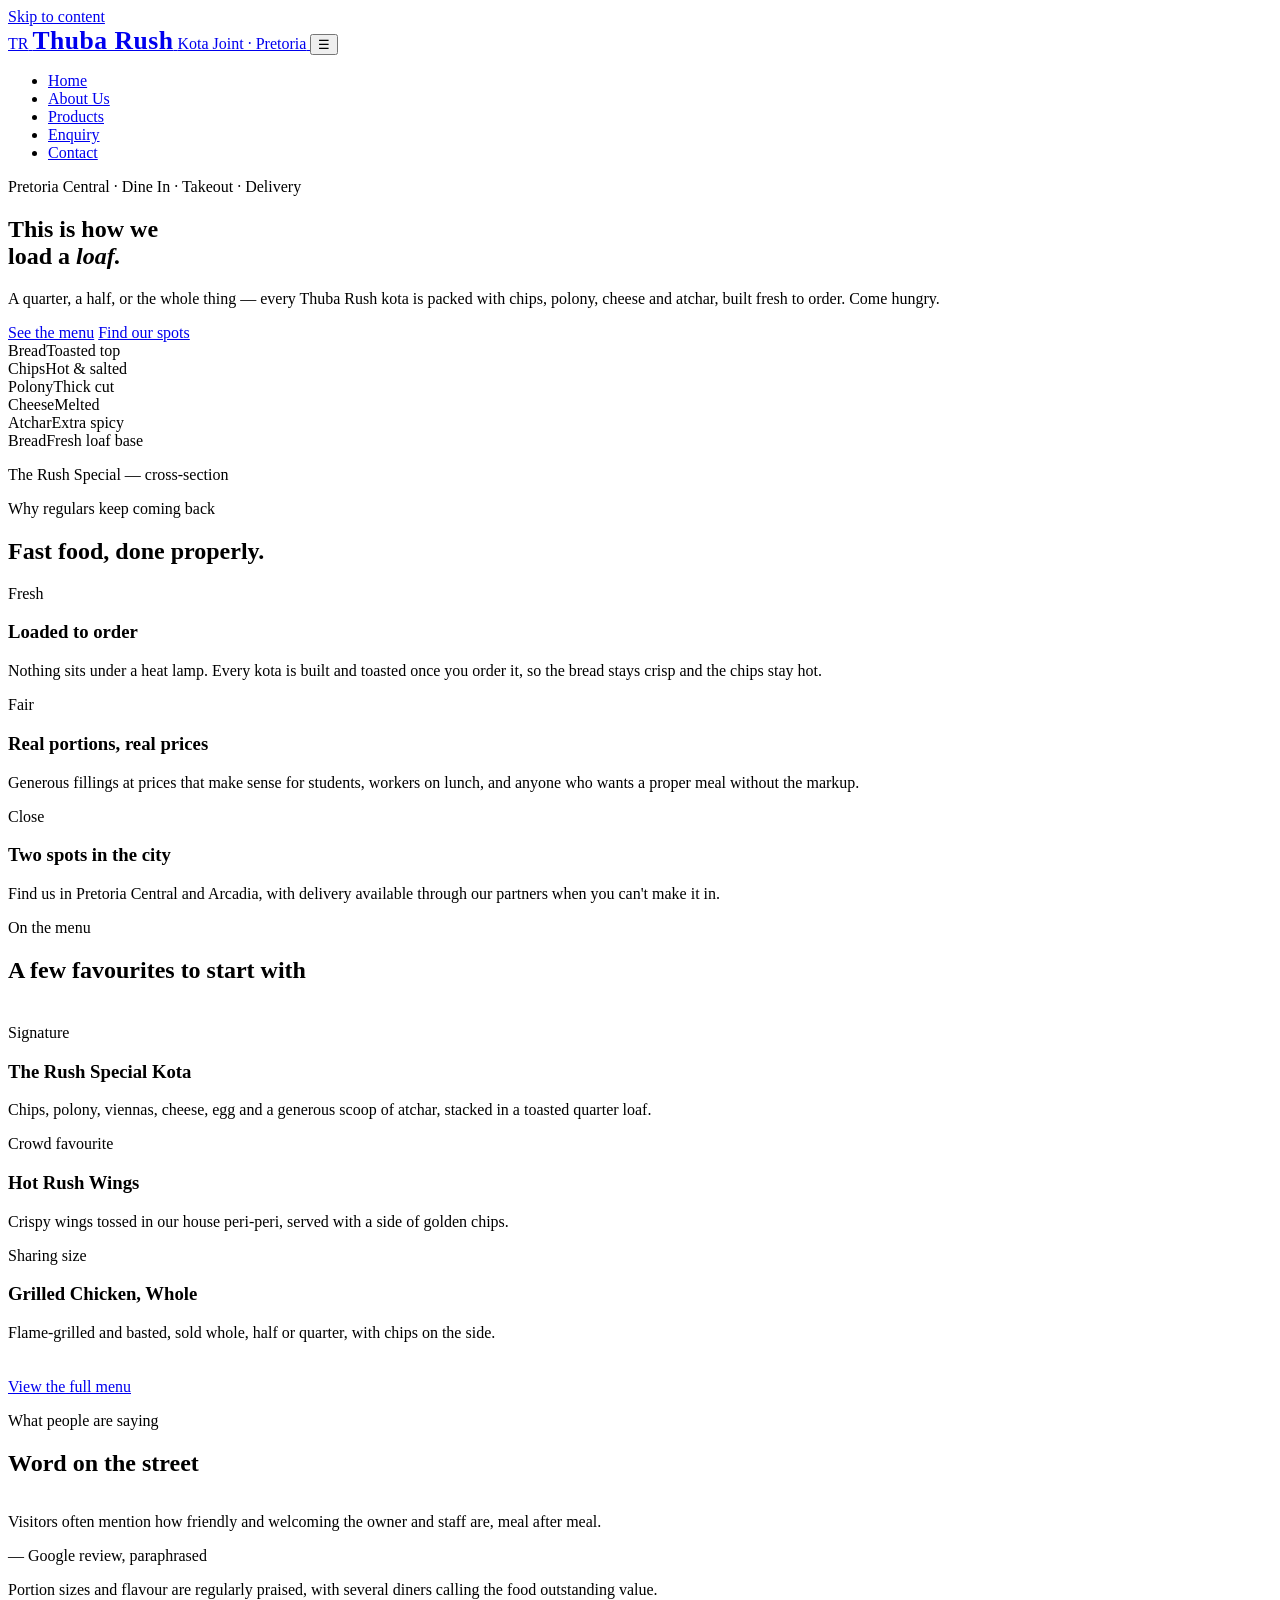
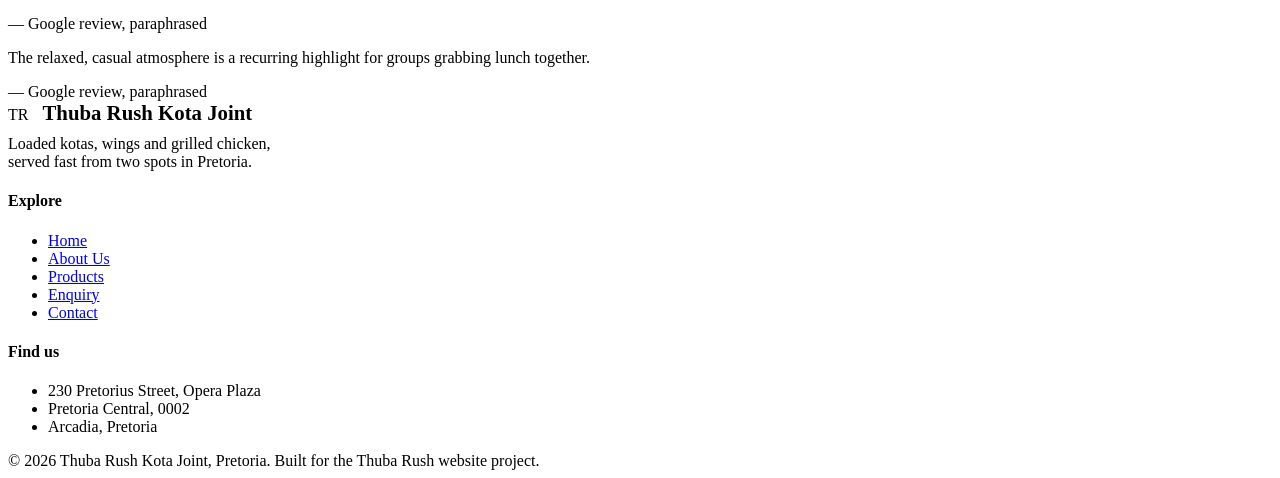
==== index.html @ 87cbe5dc "initial commit" ====
<!DOCTYPE html>
<html lang="en">
<head>
  <meta charset="UTF-8">
  <meta name="viewport" content="width=device-width, initial-scale=1.0">
  <title>Thuba Rush Kota Joint | Pretoria's Home of the Loaded Kota</title>
  <meta name="description" content="Thuba Rush Kota Joint serves loaded kotas, wings and grilled chicken from two spots in Pretoria. Dine in, take out, or order delivery.">
  <link rel="stylesheet" href="css/style.css">
</head>
<body>
  <a href="#main" class="skip-link">Skip to content</a>

  <!-- ===================== HEADER / NAVIGATION ===================== -->
  <header class="site-header">
    <nav class="nav wrap" aria-label="Primary">
      <a href="index.html" class="nav__brand">
        <span class="logo-mark" aria-hidden="true">TR</span>
        <span class="nav__brand-text">
          <strong style="font-weight:700; font-size:1.6rem; font-family:var(--font-display); letter-spacing:.02em;">Thuba Rush</strong>
          <span>Kota Joint · Pretoria</span>
        </span>
      </a>
      <button class="nav__toggle" aria-label="Open menu" aria-expanded="false">☰</button>
      <ul class="nav__links">
        <li><a href="index.html">Home</a></li>
        <li><a href="about.html">About Us</a></li>
        <li><a href="products.html">Products</a></li>
        <li><a href="enquiry.html">Enquiry</a></li>
        <li><a href="contact.html">Contact</a></li>
      </ul>
    </nav>
  </header>

  <main id="main">

    <!-- ===================== HERO ===================== -->
    <section class="hero">
      <div class="wrap">
        <div class="hero__content">
          <p class="eyebrow">Pretoria Central · Dine In · Takeout · Delivery</p>
          <h1>This is how we<br>load a <em>loaf.</em></h1>
          <p class="lede">A quarter, a half, or the whole thing — every Thuba Rush kota is packed with chips, polony, cheese and atchar, built fresh to order. Come hungry.</p>
          <div class="btn-row">
            <a href="products.html" class="btn btn--primary">See the menu</a>
            <a href="contact.html" class="btn btn--outline">Find our spots</a>
          </div>
        </div>

        <!-- Signature element: a layered kota cross-section, the one visual
             every visitor to this page should remember -->
        <div class="hero__visual" aria-hidden="true">
          <div class="kota-badge">
            <div class="kota-badge__stack">
              <div class="kota-badge__layer layer-crust"><span>Bread</span><span>Toasted top</span></div>
              <div class="kota-badge__layer layer-chips"><span>Chips</span><span>Hot & salted</span></div>
              <div class="kota-badge__layer layer-polony"><span>Polony</span><span>Thick cut</span></div>
              <div class="kota-badge__layer layer-cheese"><span>Cheese</span><span>Melted</span></div>
              <div class="kota-badge__layer layer-atchar"><span>Atchar</span><span>Extra spicy</span></div>
              <div class="kota-badge__layer layer-base"><span>Bread</span><span>Fresh loaf base</span></div>
            </div>
            <p class="kota-badge__caption">The Rush Special — cross-section</p>
          </div>
        </div>
      </div>
    </section>

    <!-- ===================== WHY THUBA RUSH ===================== -->
    <section class="section">
      <div class="wrap">
        <p class="eyebrow">Why regulars keep coming back</p>
        <h2 class="section__title">Fast food, done properly.</h2>
        <div class="card-grid card-grid--3">
          <div class="card">
            <p class="card__num">Fresh</p>
            <h3>Loaded to order</h3>
            <p>Nothing sits under a heat lamp. Every kota is built and toasted once you order it, so the bread stays crisp and the chips stay hot.</p>
          </div>
          <div class="card">
            <p class="card__num">Fair</p>
            <h3>Real portions, real prices</h3>
            <p>Generous fillings at prices that make sense for students, workers on lunch, and anyone who wants a proper meal without the markup.</p>
          </div>
          <div class="card">
            <p class="card__num">Close</p>
            <h3>Two spots in the city</h3>
            <p>Find us in Pretoria Central and Arcadia, with delivery available through our partners when you can't make it in.</p>
          </div>
        </div>
      </div>
    </section>

    <!-- ===================== FEATURED PRODUCTS TEASER ===================== -->
    <section class="section section--ink">
      <div class="wrap">
        <p class="eyebrow">On the menu</p>
        <h2 class="section__title" style="color:var(--paper)">A few favourites to start with</h2>
        <div class="card-grid card-grid--3" style="margin-top:40px;">
          <div class="card" style="background:var(--ink-soft); border-color:var(--gold); color:var(--paper);">
            <p class="card__num" style="color:var(--gold);">Signature</p>
            <h3>The Rush Special Kota</h3>
            <p>Chips, polony, viennas, cheese, egg and a generous scoop of atchar, stacked in a toasted quarter loaf.</p>
          </div>
          <div class="card" style="background:var(--ink-soft); border-color:var(--gold); color:var(--paper);">
            <p class="card__num" style="color:var(--gold);">Crowd favourite</p>
            <h3>Hot Rush Wings</h3>
            <p>Crispy wings tossed in our house peri-peri, served with a side of golden chips.</p>
          </div>
          <div class="card" style="background:var(--ink-soft); border-color:var(--gold); color:var(--paper);">
            <p class="card__num" style="color:var(--gold);">Sharing size</p>
            <h3>Grilled Chicken, Whole</h3>
            <p>Flame-grilled and basted, sold whole, half or quarter, with chips on the side.</p>
          </div>
        </div>
        <div style="margin-top:36px;">
          <a href="products.html" class="btn btn--dark">View the full menu</a>
        </div>
      </div>
    </section>

    <!-- ===================== TESTIMONIALS ===================== -->
    <section class="section">
      <div class="wrap">
        <p class="eyebrow">What people are saying</p>
        <h2 class="section__title">Word on the street</h2>
        <div class="strip" style="margin-top:36px;">
          <div class="quote">
            <p>Visitors often mention how friendly and welcoming the owner and staff are, meal after meal.</p>
            — Google review, paraphrased
          </div>
          <div class="quote">
            <p>Portion sizes and flavour are regularly praised, with several diners calling the food outstanding value.</p>
            — Google review, paraphrased
          </div>
          <div class="quote">
            <p>The relaxed, casual atmosphere is a recurring highlight for groups grabbing lunch together.</p>
            — Google review, paraphrased
          </div>
        </div>
      </div>
    </section>

  </main>

  <!-- ===================== FOOTER ===================== -->
  <footer class="site-footer">
    <div class="wrap">
      <div class="footer__grid">
        <div class="footer__brand">
          <span class="logo-mark" aria-hidden="true">TR</span>
          <strong style="font-weight:700; font-size:1.3rem; margin-left:10px;">Thuba Rush Kota Joint</strong>
          <p style="margin-top:10px; max-width:34ch;">Loaded kotas, wings and grilled chicken, served fast from two spots in Pretoria.</p>
        </div>
        <div>
          <h4>Explore</h4>
          <ul>
            <li><a href="index.html">Home</a></li>
            <li><a href="about.html">About Us</a></li>
            <li><a href="products.html">Products</a></li>
            <li><a href="enquiry.html">Enquiry</a></li>
            <li><a href="contact.html">Contact</a></li>
          </ul>
        </div>
        <div>
          <h4>Find us</h4>
          <ul>
            <li>230 Pretorius Street, Opera Plaza</li>
            <li>Pretoria Central, 0002</li>
            <li>Arcadia, Pretoria</li>
          </ul>
        </div>
      </div>
      <div class="footer__bottom">
        <span>&copy; <span id="year"></span> Thuba Rush Kota Joint, Pretoria.</span>
        <span>Built for the Thuba Rush website project.</span>
      </div>
    </div>
  </footer>

  <script src="js/script.js"></script>
  <script>document.getElementById('year').textContent = new Date().getFullYear();</script>
</body>
</html>
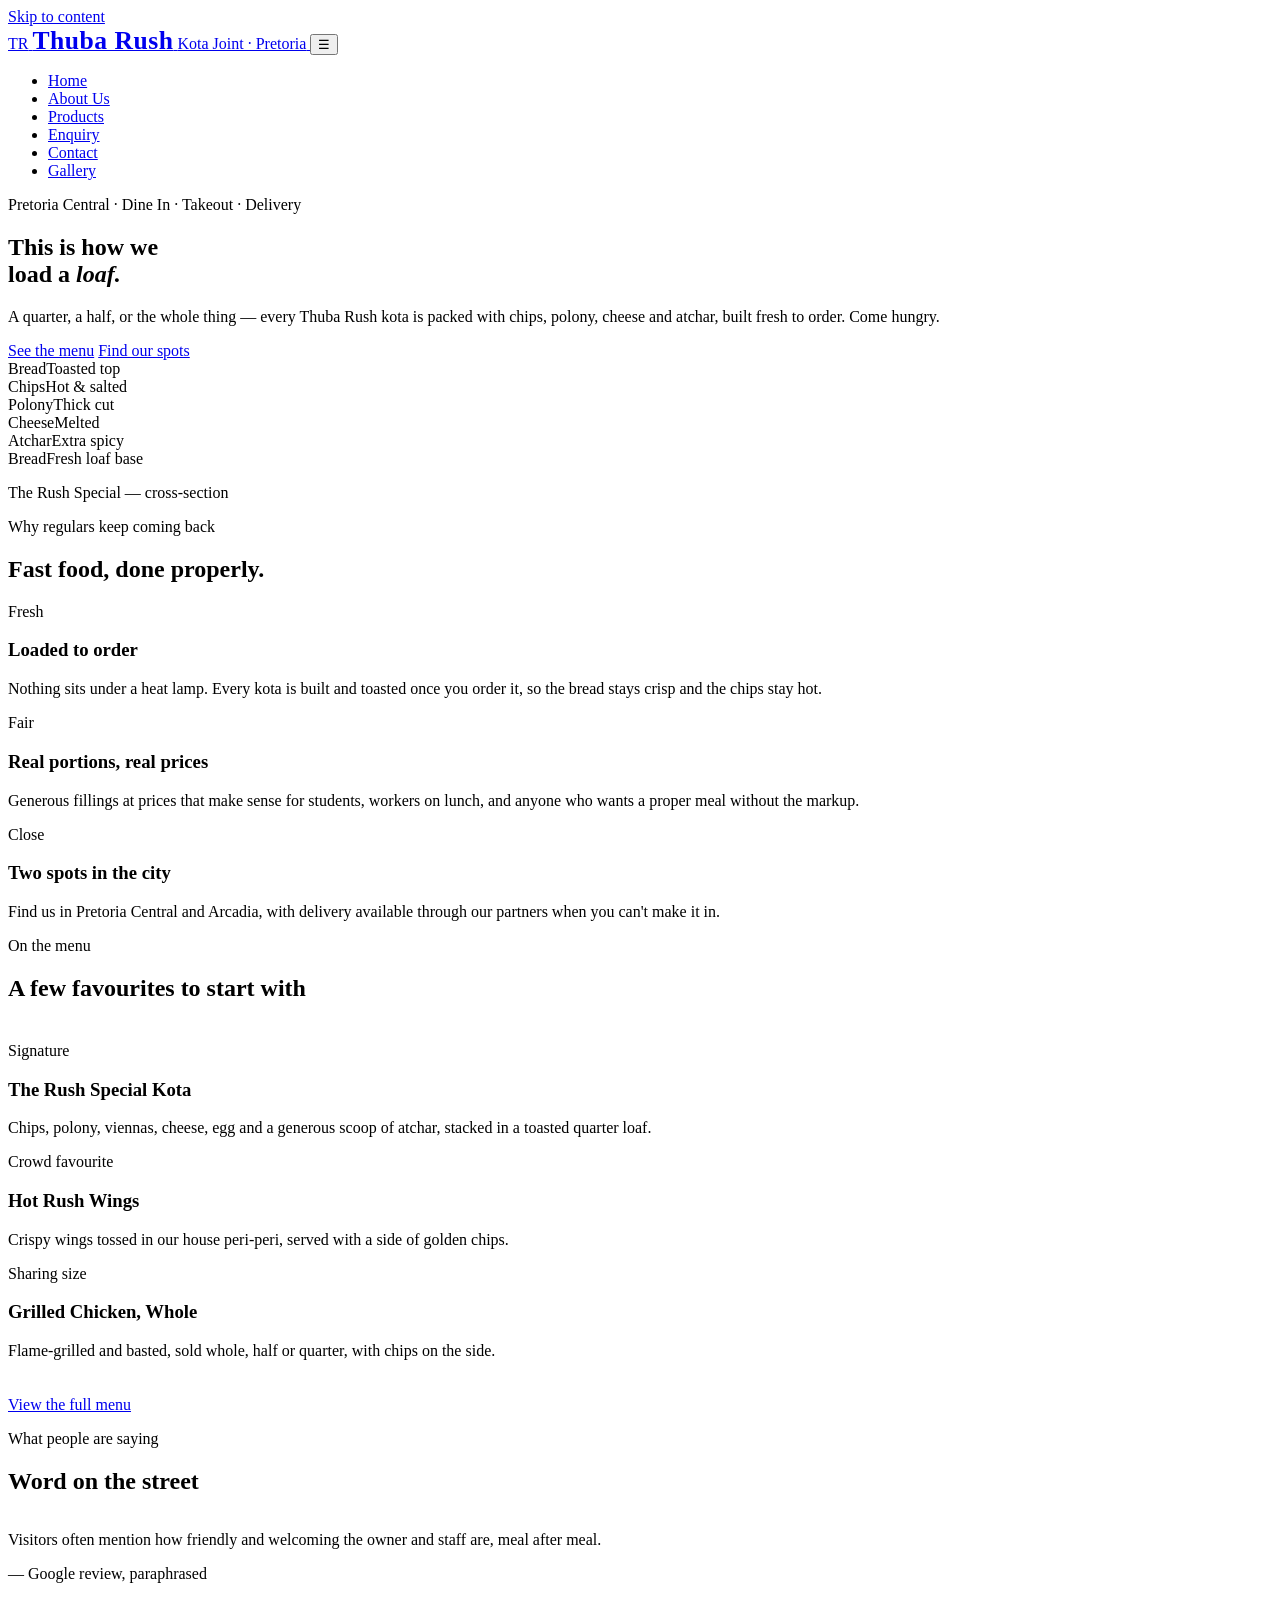
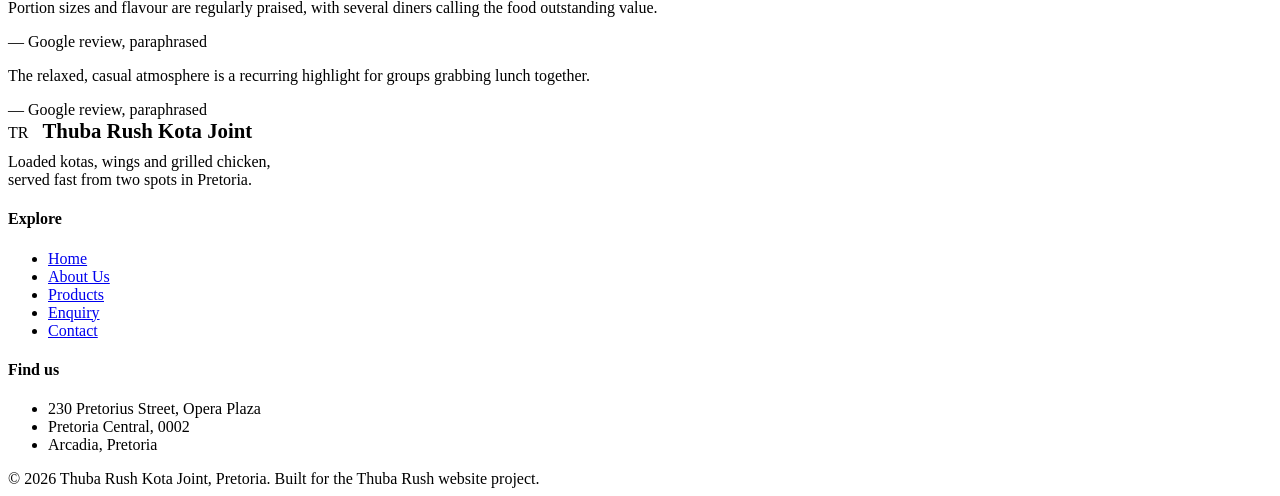
==== commit 5ab2018c: "update gallery.html page and CSS styling for part 2 and also added a README FILE" ====
--- a/index.html
+++ b/index.html
@@ -27,6 +27,7 @@
         <li><a href="products.html">Products</a></li>
         <li><a href="enquiry.html">Enquiry</a></li>
         <li><a href="contact.html">Contact</a></li>
+        <li><a href="gallery.html">Gallery</a>
       </ul>
     </nav>
   </header>
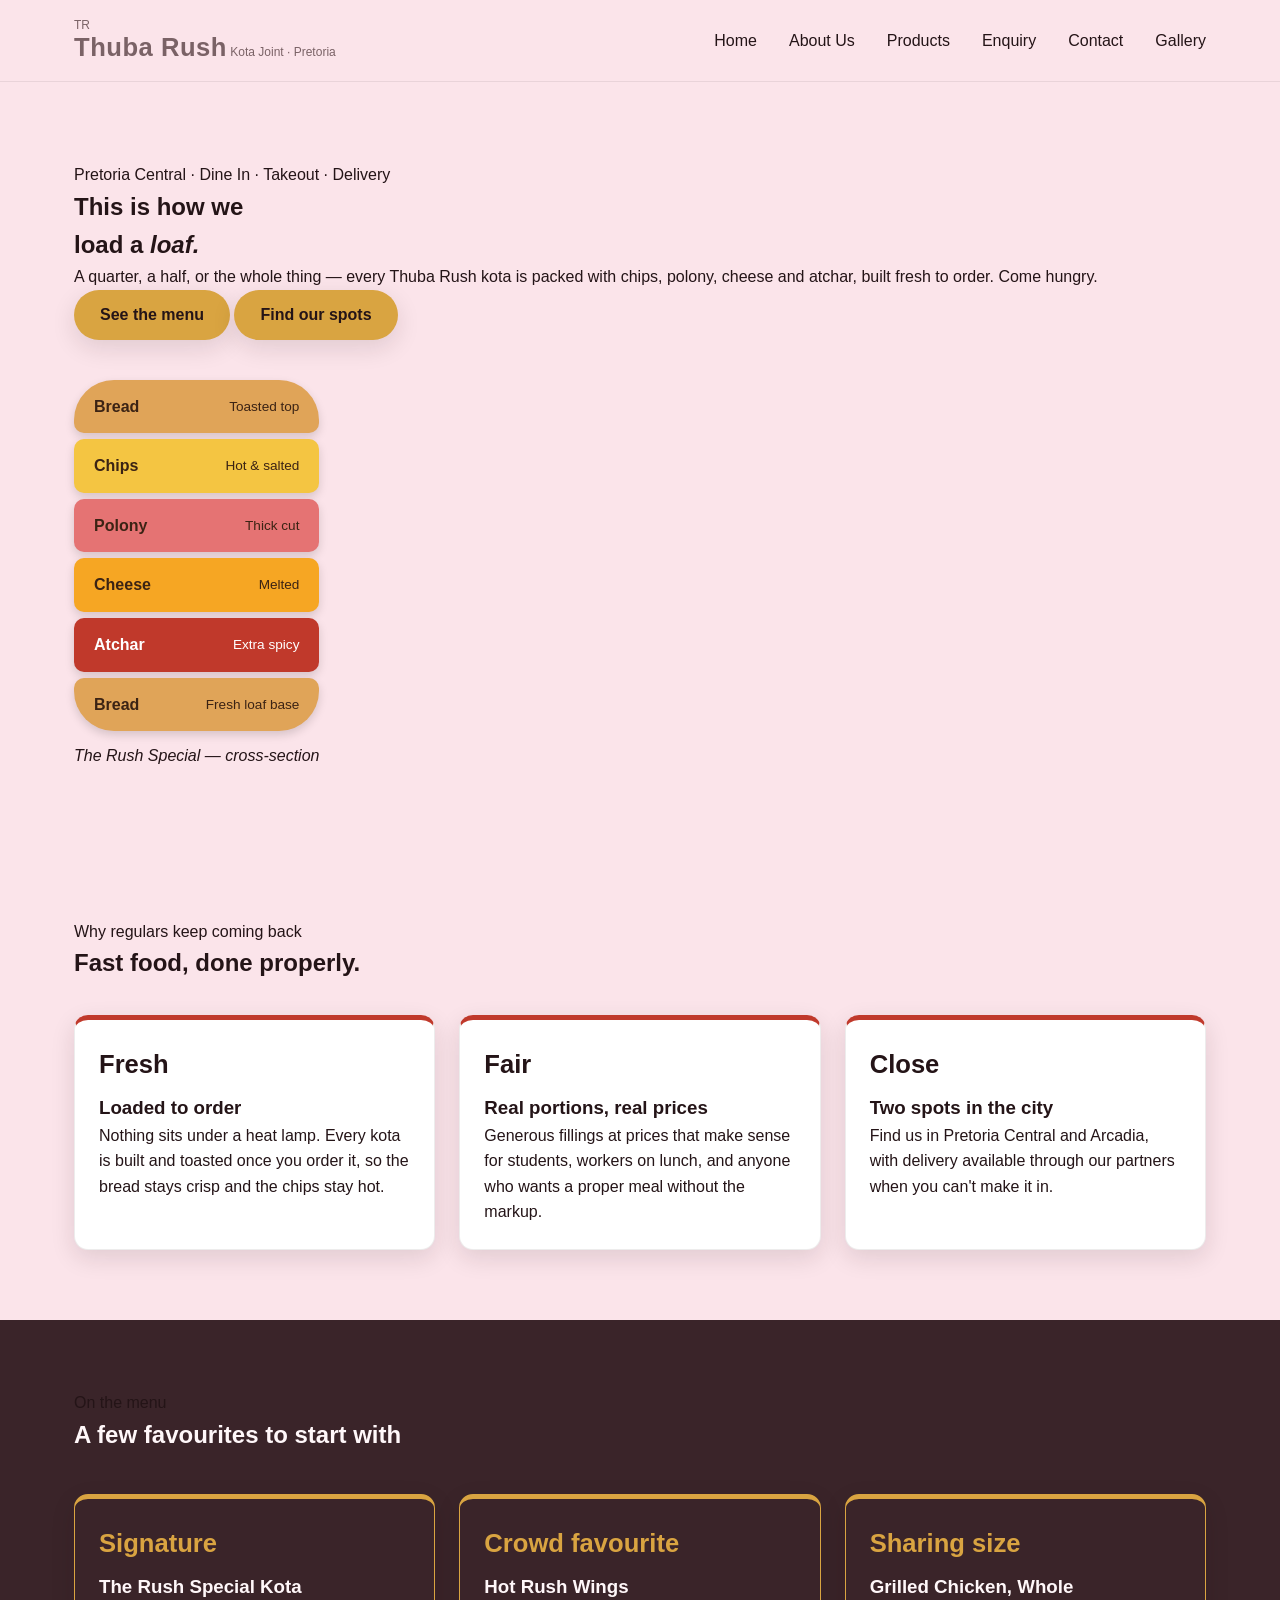
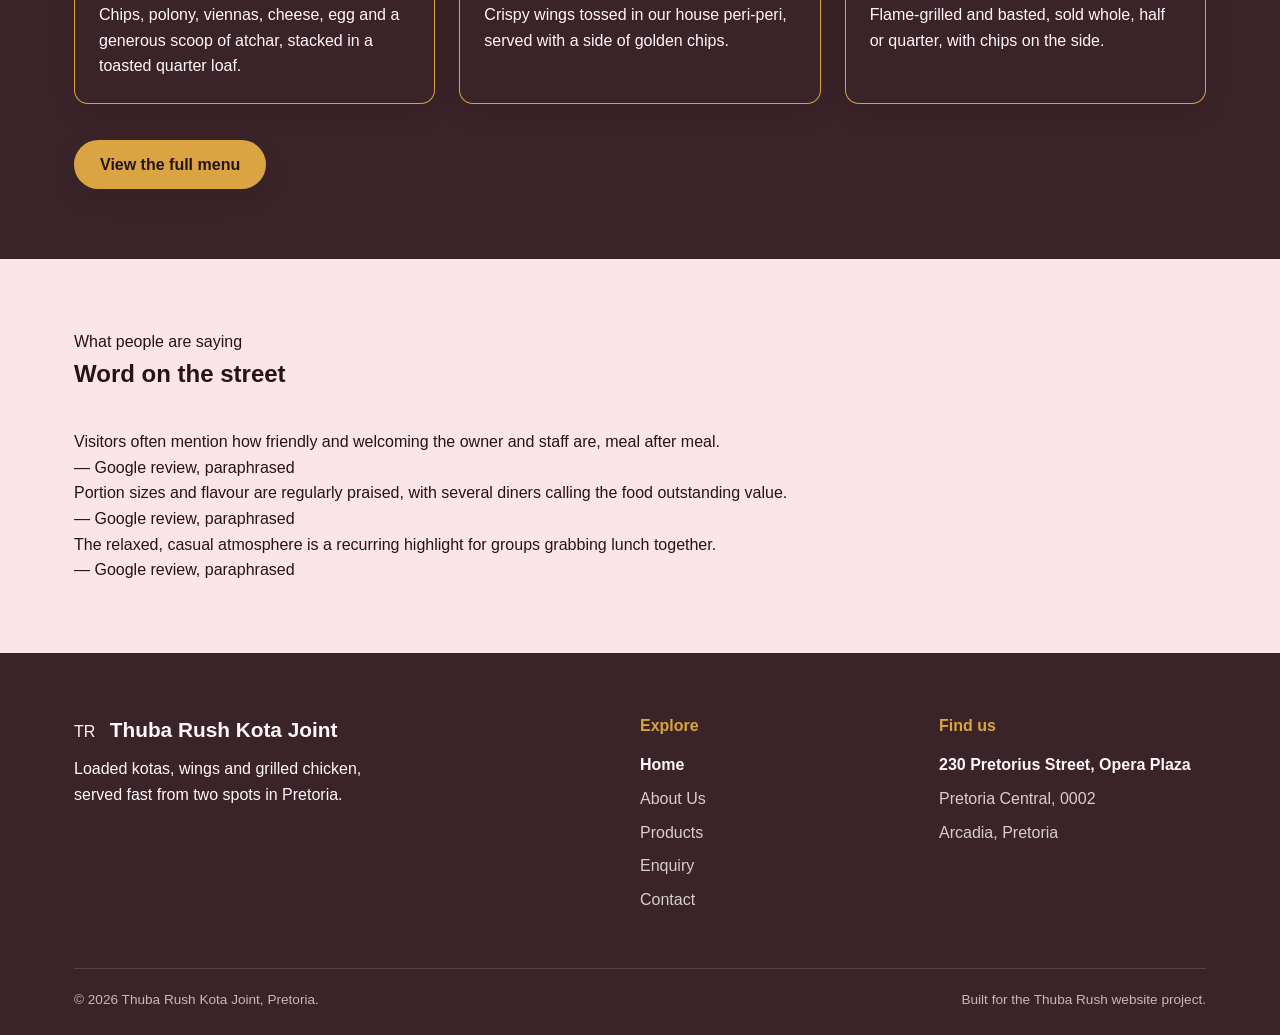
==== commit f24c3687: "Part 3: JS features, forms, map, responsive CSS" ====
--- a/index.html
+++ b/index.html
@@ -1,189 +1,189 @@
-<!DOCTYPE html>
-<html lang="en">
-<head>
-  <meta charset="UTF-8">
-  <meta name="viewport" content="width=device-width, initial-scale=1.0">
-  <title>Thuba Rush Kota Joint | Pretoria's Home of the Loaded Kota</title>
-  <meta name="description" content="Thuba Rush Kota Joint serves loaded kotas, wings and grilled chicken from two spots in Pretoria. Dine in, take out, or order delivery.">
-  <link rel="stylesheet" href="css/style.css">
-</head>
-<body>
-  <a href="#main" class="skip-link">Skip to content</a>
-
-  <!-- ===================== HEADER / NAVIGATION ===================== -->
-  <header class="site-header">
-    <nav class="nav wrap" aria-label="Primary">
-      <a href="index.html" class="nav__brand">
-        <span class="logo-mark" aria-hidden="true">TR</span>
-        <span class="nav__brand-text">
-          <strong style="font-weight:700; font-size:1.6rem; font-family:var(--font-display); letter-spacing:.02em;">Thuba Rush</strong>
-          <span>Kota Joint · Pretoria</span>
-        </span>
-      </a>
-      <button class="nav__toggle" aria-label="Open menu" aria-expanded="false">☰</button>
-      <ul class="nav__links">
-        <li><a href="index.html">Home</a></li>
-        <li><a href="about.html">About Us</a></li>
-        <li><a href="products.html">Products</a></li>
-        <li><a href="enquiry.html">Enquiry</a></li>
-        <li><a href="contact.html">Contact</a></li>
-        <li><a href="gallery.html">Gallery</a>
-      </ul>
-    </nav>
-  </header>
-
-  <main id="main">
-
-    <!-- ===================== HERO ===================== -->
-    <section class="hero">
-      <div class="wrap">
-        <div class="hero__content">
-          <p class="eyebrow">Pretoria Central · Dine In · Takeout · Delivery</p>
-          <h1>This is how we<br>load a <em>loaf.</em></h1>
-          <p class="lede">A quarter, a half, or the whole thing — every Thuba Rush kota is packed with chips, polony, cheese and atchar, built fresh to order. Come hungry.</p>
-          <div class="btn-row">
-            <a href="products.html" class="btn btn--primary">See the menu</a>
-            <a href="contact.html" class="btn btn--outline">Find our spots</a>
-          </div>
-        </div>
-
-        <!-- Signature element: a layered kota cross-section, the one visual
-             every visitor to this page should remember -->
-        <div class="hero__visual" aria-hidden="true">
-          <div class="kota-badge">
-            <div class="kota-badge__stack">
-              <div class="kota-badge__layer layer-crust"><span>Bread</span><span>Toasted top</span></div>
-              <div class="kota-badge__layer layer-chips"><span>Chips</span><span>Hot & salted</span></div>
-              <div class="kota-badge__layer layer-polony"><span>Polony</span><span>Thick cut</span></div>
-              <div class="kota-badge__layer layer-cheese"><span>Cheese</span><span>Melted</span></div>
-              <div class="kota-badge__layer layer-atchar"><span>Atchar</span><span>Extra spicy</span></div>
-              <div class="kota-badge__layer layer-base"><span>Bread</span><span>Fresh loaf base</span></div>
-            </div>
-            <p class="kota-badge__caption">The Rush Special — cross-section</p>
-          </div>
-        </div>
-      </div>
-    </section>
-
-    <!-- ===================== WHY THUBA RUSH ===================== -->
-    <section class="section">
-      <div class="wrap">
-        <p class="eyebrow">Why regulars keep coming back</p>
-        <h2 class="section__title">Fast food, done properly.</h2>
-        <div class="card-grid card-grid--3">
-          <div class="card">
-            <p class="card__num">Fresh</p>
-            <h3>Loaded to order</h3>
-            <p>Nothing sits under a heat lamp. Every kota is built and toasted once you order it, so the bread stays crisp and the chips stay hot.</p>
-          </div>
-          <div class="card">
-            <p class="card__num">Fair</p>
-            <h3>Real portions, real prices</h3>
-            <p>Generous fillings at prices that make sense for students, workers on lunch, and anyone who wants a proper meal without the markup.</p>
-          </div>
-          <div class="card">
-            <p class="card__num">Close</p>
-            <h3>Two spots in the city</h3>
-            <p>Find us in Pretoria Central and Arcadia, with delivery available through our partners when you can't make it in.</p>
-          </div>
-        </div>
-      </div>
-    </section>
-
-    <!-- ===================== FEATURED PRODUCTS TEASER ===================== -->
-    <section class="section section--ink">
-      <div class="wrap">
-        <p class="eyebrow">On the menu</p>
-        <h2 class="section__title" style="color:var(--paper)">A few favourites to start with</h2>
-        <div class="card-grid card-grid--3" style="margin-top:40px;">
-          <div class="card" style="background:var(--ink-soft); border-color:var(--gold); color:var(--paper);">
-            <p class="card__num" style="color:var(--gold);">Signature</p>
-            <h3>The Rush Special Kota</h3>
-            <p>Chips, polony, viennas, cheese, egg and a generous scoop of atchar, stacked in a toasted quarter loaf.</p>
-          </div>
-          <div class="card" style="background:var(--ink-soft); border-color:var(--gold); color:var(--paper);">
-            <p class="card__num" style="color:var(--gold);">Crowd favourite</p>
-            <h3>Hot Rush Wings</h3>
-            <p>Crispy wings tossed in our house peri-peri, served with a side of golden chips.</p>
-          </div>
-          <div class="card" style="background:var(--ink-soft); border-color:var(--gold); color:var(--paper);">
-            <p class="card__num" style="color:var(--gold);">Sharing size</p>
-            <h3>Grilled Chicken, Whole</h3>
-            <p>Flame-grilled and basted, sold whole, half or quarter, with chips on the side.</p>
-          </div>
-        </div>
-        <div style="margin-top:36px;">
-          <a href="products.html" class="btn btn--dark">View the full menu</a>
-        </div>
-      </div>
-    </section>
-
-    <!-- ===================== TESTIMONIALS ===================== -->
-    <section class="section">
-      <div class="wrap">
-        <p class="eyebrow">What people are saying</p>
-        <h2 class="section__title">Word on the street</h2>
-        <div class="strip" style="margin-top:36px;">
-          <div class="quote">
-            <p>Visitors often mention how friendly and welcoming the owner and staff are, meal after meal.</p>
-            — Google review, paraphrased
-          </div>
-          <div class="quote">
-            <p>Portion sizes and flavour are regularly praised, with several diners calling the food outstanding value.</p>
-            — Google review, paraphrased
-          </div>
-          <div class="quote">
-            <p>The relaxed, casual atmosphere is a recurring highlight for groups grabbing lunch together.</p>
-            — Google review, paraphrased
-          </div>
-        </div>
-      </div>
-    </section>
-
-  </main>
-
-  <!-- ===================== FOOTER ===================== -->
-  <footer class="site-footer">
-    <div class="wrap">
-      <div class="footer__grid">
-        <div class="footer__brand">
-          <span class="logo-mark" aria-hidden="true">TR</span>
-          <strong style="font-weight:700; font-size:1.3rem; margin-left:10px;">Thuba Rush Kota Joint</strong>
-          <p style="margin-top:10px; max-width:34ch;">Loaded kotas, wings and grilled chicken, served fast from two spots in Pretoria.</p>
-        </div>
-        <div>
-          <h4>Explore</h4>
-          <ul>
-            <li><a href="index.html">Home</a></li>
-            <li><a href="about.html">About Us</a></li>
-            <li><a href="products.html">Products</a></li>
-            <li><a href="enquiry.html">Enquiry</a></li>
-            <li><a href="contact.html">Contact</a></li>
-          </ul>
-        </div>
-        <div>
-          <h4>Find us</h4>
-          <ul>
-            <li>230 Pretorius Street, Opera Plaza</li>
-            <li>Pretoria Central, 0002</li>
-            <li>Arcadia, Pretoria</li>
-          </ul>
-        </div>
-      </div>
-      <div class="footer__bottom">
-        <span>&copy; <span id="year"></span> Thuba Rush Kota Joint, Pretoria.</span>
-        <span>Built for the Thuba Rush website project.</span>
-      </div>
-    </div>
-  </footer>
-
-  <script src="js/script.js"></script>
-  <script>document.getElementById('year').textContent = new Date().getFullYear();</script>
-</body>
-</html>
-
-
-
-
-          
+<!DOCTYPE html>
+<html lang="en">
+<head>
+  <meta charset="UTF-8">
+  <meta name="viewport" content="width=device-width, initial-scale=1.0">
+  <title>Thuba Rush Kota Joint | Pretoria's Home of the Loaded Kota</title>
+  <meta name="description" content="Thuba Rush Kota Joint serves loaded kotas, wings and grilled chicken from two spots in Pretoria. Dine in, take out, or order delivery.">
+  <link rel="stylesheet" href="css/style.css">
+</head>
+<body>
+  <a href="#main" class="skip-link">Skip to content</a>
+
+  <!-- ===================== HEADER / NAVIGATION ===================== -->
+  <header class="site-header">
+    <nav class="nav wrap" aria-label="Primary">
+      <a href="index.html" class="nav__brand">
+        <span class="logo-mark" aria-hidden="true">TR</span>
+        <span class="nav__brand-text">
+          <strong style="font-weight:700; font-size:1.6rem; font-family:var(--font-display); letter-spacing:.02em;">Thuba Rush</strong>
+          <span>Kota Joint · Pretoria</span>
+        </span>
+      </a>
+      <button class="nav__toggle" aria-label="Open menu" aria-expanded="false">☰</button>
+      <ul class="nav__links">
+        <li><a href="index.html">Home</a></li>
+        <li><a href="about.html">About Us</a></li>
+        <li><a href="products.html">Products</a></li>
+        <li><a href="enquiry.html">Enquiry</a></li>
+        <li><a href="contact.html">Contact</a></li>
+        <li><a href="gallery.html">Gallery</a></li>
+      </ul>
+    </nav>
+  </header>
+
+  <main id="main">
+
+    <!-- ===================== HERO ===================== -->
+    <section class="hero">
+      <div class="wrap">
+        <div class="hero__content">
+          <p class="eyebrow">Pretoria Central · Dine In · Takeout · Delivery</p>
+          <h1>This is how we<br>load a <em>loaf.</em></h1>
+          <p class="lede">A quarter, a half, or the whole thing — every Thuba Rush kota is packed with chips, polony, cheese and atchar, built fresh to order. Come hungry.</p>
+          <div class="btn-row">
+            <a href="products.html" class="btn btn--primary">See the menu</a>
+            <a href="contact.html" class="btn btn--outline">Find our spots</a>
+          </div>
+        </div>
+
+        <!-- Signature element: a layered kota cross-section, the one visual
+             every visitor to this page should remember -->
+        <div class="hero__visual" aria-hidden="true">
+          <div class="kota-badge">
+            <div class="kota-badge__stack">
+              <div class="kota-badge__layer layer-crust"><span>Bread</span><span>Toasted top</span></div>
+              <div class="kota-badge__layer layer-chips"><span>Chips</span><span>Hot & salted</span></div>
+              <div class="kota-badge__layer layer-polony"><span>Polony</span><span>Thick cut</span></div>
+              <div class="kota-badge__layer layer-cheese"><span>Cheese</span><span>Melted</span></div>
+              <div class="kota-badge__layer layer-atchar"><span>Atchar</span><span>Extra spicy</span></div>
+              <div class="kota-badge__layer layer-base"><span>Bread</span><span>Fresh loaf base</span></div>
+            </div>
+            <p class="kota-badge__caption">The Rush Special — cross-section</p>
+          </div>
+        </div>
+      </div>
+    </section>
+
+    <!-- ===================== WHY THUBA RUSH ===================== -->
+    <section class="section">
+      <div class="wrap">
+        <p class="eyebrow">Why regulars keep coming back</p>
+        <h2 class="section__title">Fast food, done properly.</h2>
+        <div class="card-grid card-grid--3">
+          <div class="card">
+            <p class="card__num">Fresh</p>
+            <h3>Loaded to order</h3>
+            <p>Nothing sits under a heat lamp. Every kota is built and toasted once you order it, so the bread stays crisp and the chips stay hot.</p>
+          </div>
+          <div class="card">
+            <p class="card__num">Fair</p>
+            <h3>Real portions, real prices</h3>
+            <p>Generous fillings at prices that make sense for students, workers on lunch, and anyone who wants a proper meal without the markup.</p>
+          </div>
+          <div class="card">
+            <p class="card__num">Close</p>
+            <h3>Two spots in the city</h3>
+            <p>Find us in Pretoria Central and Arcadia, with delivery available through our partners when you can't make it in.</p>
+          </div>
+        </div>
+      </div>
+    </section>
+
+    <!-- ===================== FEATURED PRODUCTS TEASER ===================== -->
+    <section class="section section--ink">
+      <div class="wrap">
+        <p class="eyebrow">On the menu</p>
+        <h2 class="section__title" style="color:var(--paper)">A few favourites to start with</h2>
+        <div class="card-grid card-grid--3" style="margin-top:40px;">
+          <div class="card" style="background:var(--ink-soft); border-color:var(--gold); color:var(--paper);">
+            <p class="card__num" style="color:var(--gold);">Signature</p>
+            <h3>The Rush Special Kota</h3>
+            <p>Chips, polony, viennas, cheese, egg and a generous scoop of atchar, stacked in a toasted quarter loaf.</p>
+          </div>
+          <div class="card" style="background:var(--ink-soft); border-color:var(--gold); color:var(--paper);">
+            <p class="card__num" style="color:var(--gold);">Crowd favourite</p>
+            <h3>Hot Rush Wings</h3>
+            <p>Crispy wings tossed in our house peri-peri, served with a side of golden chips.</p>
+          </div>
+          <div class="card" style="background:var(--ink-soft); border-color:var(--gold); color:var(--paper);">
+            <p class="card__num" style="color:var(--gold);">Sharing size</p>
+            <h3>Grilled Chicken, Whole</h3>
+            <p>Flame-grilled and basted, sold whole, half or quarter, with chips on the side.</p>
+          </div>
+        </div>
+        <div style="margin-top:36px;">
+          <a href="products.html" class="btn btn--dark">View the full menu</a>
+        </div>
+      </div>
+    </section>
+
+    <!-- ===================== TESTIMONIALS ===================== -->
+    <section class="section">
+      <div class="wrap">
+        <p class="eyebrow">What people are saying</p>
+        <h2 class="section__title">Word on the street</h2>
+        <div class="strip" style="margin-top:36px;">
+          <div class="quote">
+            <p>Visitors often mention how friendly and welcoming the owner and staff are, meal after meal.</p>
+            — Google review, paraphrased
+          </div>
+          <div class="quote">
+            <p>Portion sizes and flavour are regularly praised, with several diners calling the food outstanding value.</p>
+            — Google review, paraphrased
+          </div>
+          <div class="quote">
+            <p>The relaxed, casual atmosphere is a recurring highlight for groups grabbing lunch together.</p>
+            — Google review, paraphrased
+          </div>
+        </div>
+      </div>
+    </section>
+
+  </main>
+
+  <!-- ===================== FOOTER ===================== -->
+  <footer class="site-footer">
+    <div class="wrap">
+      <div class="footer__grid">
+        <div class="footer__brand">
+          <span class="logo-mark" aria-hidden="true">TR</span>
+          <strong style="font-weight:700; font-size:1.3rem; margin-left:10px;">Thuba Rush Kota Joint</strong>
+          <p style="margin-top:10px; max-width:34ch;">Loaded kotas, wings and grilled chicken, served fast from two spots in Pretoria.</p>
+        </div>
+        <div>
+          <h4>Explore</h4>
+          <ul>
+            <li><a href="index.html">Home</a></li>
+            <li><a href="about.html">About Us</a></li>
+            <li><a href="products.html">Products</a></li>
+            <li><a href="enquiry.html">Enquiry</a></li>
+            <li><a href="contact.html">Contact</a></li>
+          </ul>
+        </div>
+        <div>
+          <h4>Find us</h4>
+          <ul>
+            <li>230 Pretorius Street, Opera Plaza</li>
+            <li>Pretoria Central, 0002</li>
+            <li>Arcadia, Pretoria</li>
+          </ul>
+        </div>
+      </div>
+      <div class="footer__bottom">
+        <span>&copy; <span id="year"></span> Thuba Rush Kota Joint, Pretoria.</span>
+        <span>Built for the Thuba Rush website project.</span>
+      </div>
+    </div>
+  </footer>
+
+  <script src="js/script.js"></script>
+  
+</body>
+</html>
+
+
+
+
+          
             
--- a/css/style.css
+++ b/css/style.css
@@ -0,0 +1,667 @@
+:root {
+  --pink: #fbe4ea;          /* soft pastel pink — site background */
+  --pink-soft: #fdf1f4;     /* lighter tint, used for alt sections/cards */
+  --ink: #241417;           /* near-black, main text colour */
+  --ink-soft: #3a2429;      /* dark panels (e.g. section--ink) */
+  --gold: #d9a441;          /* accent colour — buttons, highlights, borders */
+  --paper: #fff7f9;         /* off-white text/background on dark panels */
+  --muted: #7a6266;         /* secondary text colour */
+
+  --font-heading: "Poppins", "Segoe UI", sans-serif;
+  --font-body: "Inter", "Segoe UI", sans-serif;
+
+  --radius: 14px;
+  --shadow: 0 8px 24px rgba(36, 20, 23, 0.12);
+}
+
+/*  2. BASE RESET*/
+   
+*,
+*::before,
+*::after {
+  box-sizing: border-box;
+  margin: 0;
+  padding: 0;
+}
+
+html {
+  scroll-behavior: smooth;
+}
+
+body {
+  font-family: var(--font-body);
+  font-size: 16px;
+  line-height: 1.6;
+  color: var(--ink);
+  background-color: var(--pink);
+  -webkit-font-smoothing: antialiased;
+}
+
+img {
+  max-width: 100%;
+  display: block;
+}
+
+a {
+  color: inherit;
+  text-decoration: none;
+}
+
+ul {
+  list-style: none;
+}
+
+button {
+  font: inherit;
+  cursor: pointer;
+  border: none;
+  background: none;
+}
+
+/* Skip link — visible only when focused (keyboard accessibility) */
+.skip-link {
+  position: absolute;
+  left: -999px;
+  top: 0;
+  background: var(--gold);
+  color: var(--ink);
+  padding: 10px 16px;
+  z-index: 100;
+}
+
+.skip-link:focus {
+  left: 10px;
+  top: 10px;
+}
+
+/* 
+   3. 
+h1, h2, h3, h4 {
+  font-family: var(--font-heading);
+  font-weight: 700;
+  line-height: 1.2;
+  color: var(--ink);
+}
+
+h1 {
+  font-size: clamp(2.2rem, 4vw, 3.4rem);
+  letter-spacing: -0.02em;
+}
+
+h2 {
+  font-size: clamp(1.6rem, 2.6vw, 2.2rem);
+  letter-spacing: -0.01em;
+}
+
+h3 {
+  font-size: 1.2rem;
+}
+
+h4 {
+  font-size: 1rem;
+  text-transform: uppercase;
+  letter-spacing: 0.08em;
+}
+
+p {
+  color: var(--ink);
+}
+
+.eyebrow {
+  font-family: var(--font-heading);
+  font-size: 0.8rem;
+  font-weight: 600;
+  letter-spacing: 0.14em;
+  text-transform: uppercase;
+  color: var(--gold);
+  margin-bottom: 10px;
+}
+
+.lede,
+.section__lede {
+  font-size: 1.1rem;
+  color: var(--muted);
+  max-width: 60ch;
+  margin-top: 14px;
+}
+
+.section__title {
+  margin-bottom: 16px;
+}
+
+/* --------------------------------------------------------------------------
+   4. LAYOUT STRUCTURE (Grid / Flexbox)
+   -------------------------------------------------------------------------- */
+.wrap {
+  width: 100%;
+  max-width: 1180px;
+  margin: 0 auto;
+  padding: 0 24px;
+}
+
+/* Header / Nav — Flexbox */
+.site-header {
+  position: sticky;
+  top: 0;
+  z-index: 50;
+  background: var(--pink);
+  border-bottom: 1px solid rgba(36, 20, 23, 0.08);
+}
+
+.nav {
+  display: flex;
+  align-items: center;
+  justify-content: space-between;
+  padding: 18px 24px;
+}
+
+.nav__brand {
+  display: flex;
+  flex-direction: column;
+  line-height: 1.2;
+}
+
+.nav__brand strong {
+  font-family: var(--font-heading);
+  font-size: 1.2rem;
+}
+
+.nav__brand span {
+  font-size: 0.75rem;
+  color: var(--muted);
+}
+
+.nav__links {
+  display: flex;
+  gap: 32px;
+  font-weight: 500;
+}
+
+.nav__toggle {
+  display: none;
+  font-size: 1.4rem;
+}
+
+/* Hero — Grid */
+.hero {
+  padding: 80px 0;
+}
+
+.hero .wrap {
+  display: grid;
+  grid-template-columns: 1fr 1fr;
+  gap: 40px;
+  align-items: center;
+}
+
+/* Generic section spacing */
+.section {
+  padding: 70px 0;
+}
+
+.section--ink {
+  background: var(--ink-soft);
+}
+
+/* Card grid — Grid, responsive column counts */
+.card-grid {
+  display: grid;
+  gap: 24px;
+  margin-top: 32px;
+}
+
+.card-grid--2 {
+  grid-template-columns: repeat(2, 1fr);
+}
+
+.card-grid--3 {
+  grid-template-columns: repeat(3, 1fr);
+}
+
+.card {
+  background: var(--paper);
+  border: 1px solid rgba(36, 20, 23, 0.08);
+  border-radius: var(--radius);
+  padding: 28px;
+  box-shadow: var(--shadow);
+  transition: transform 0.2s ease, box-shadow 0.2s ease;
+}
+
+.card__num {
+  font-family: var(--font-heading);
+  font-size: 1.6rem;
+  font-weight: 700;
+  margin-bottom: 8px;
+}
+
+/* Footer — Grid */
+.site-footer {
+  background: var(--ink-soft);
+  color: var(--paper);
+  padding: 60px 0 24px;
+}
+
+.footer__grid {
+  display: grid;
+  grid-template-columns: 2fr 1fr 1fr;
+  gap: 32px;
+}
+
+.footer__brand strong {
+  font-family: var(--font-heading);
+  font-size: 1.2rem;
+}
+
+.site-footer h4 {
+  color: var(--gold);
+  margin-bottom: 14px;
+}
+
+.site-footer ul li {
+  margin-bottom: 8px;
+  color: rgba(255, 247, 249, 0.8);
+}
+
+.footer__bottom {
+  display: flex;
+  justify-content: space-between;
+  flex-wrap: wrap;
+  gap: 8px;
+  margin-top: 48px;
+  padding-top: 20px;
+  border-top: 1px solid rgba(255, 247, 249, 0.15);
+  font-size: 0.85rem;
+  color: rgba(255, 247, 249, 0.7);
+}
+
+/* --------------------------------------------------------------------------
+   5. DECORATION / COLOUR
+   -------------------------------------------------------------------------- */
+.btn {
+  display: inline-block;
+  background: var(--gold);
+  color: var(--ink);
+  font-weight: 600;
+  padding: 12px 26px;
+  border-radius: 999px;
+  box-shadow: var(--shadow);
+}
+
+/* 
+
+/* Nav link underline on hover, active state for current page */
+.nav__links a {
+  position: relative;
+  padding-bottom: 4px;
+}
+
+.nav__links a::after {
+  content: "";
+  position: absolute;
+  left: 0;
+  bottom: 0;
+  width: 0;
+  height: 2px;
+  background: var(--gold);
+  transition: width 0.25s ease;
+}
+
+.nav__links a:hover::after,
+.nav__links a:focus-visible::after {
+  width: 100%;
+}
+
+.nav__links a:hover,
+.nav__links a:focus-visible {
+  color: var(--gold);
+}
+
+/* Keyboard focus visibility across the site */
+a:focus-visible,
+button:focus-visible {
+  outline: 2px solid var(--gold);
+  outline-offset: 3px;
+}
+
+/* Card hover lift */
+.card:hover {
+  transform: translateY(-4px);
+  box-shadow: 0 14px 30px rgba(36, 20, 23, 0.18);
+}
+
+/* Button hover / active states */
+.btn:hover {
+  background: #c8912f;
+}
+
+.btn:active {
+  transform: scale(0.97);
+}
+
+/* Zebra-style emphasis for repeating list items */
+.site-footer ul li:first-child {
+  color: var(--paper);
+  font-weight: 600;
+}
+
+/* Mobile nav toggle — pure CSS using :checked, no JavaScript.
+   Requires a hidden checkbox in the markup (see note below). */
+.nav__toggle-input {
+  display: none;
+}
+
+.nav_toggle-input:checked ~ .nav_links {
+  display: flex;
+}
+
+.gallery-card img {
+width: 200px;
+height: auto;
+
+}
+
+.card {
+  background: white;
+  border-radius: 14px;
+  padding: 24px;
+  box-shadow: 0 6px 16px rgba9(0,0,0,0.12);
+  border-top: 5px solid #c0392b;
+  transition: 0.2s;
+}
+
+.card:hover {
+  transform: translateY(-6px);
+  box-shadow: 0 12px 24px rgba(0,0,0,0.2);
+}
+
+.card_ _num {
+  color: #c0392b;
+  font-size: 1.6rem;
+  font-weight: 700;
+
+}
+
+/* Hero layout: text left, kota stack right */
+.hero .wrap {
+  display: flex;
+  align-items: center;
+  justify-content: space-between;
+  gap: 40px;
+  flex-wrap: wrap;
+}
+
+/* Kota stack */
+.kota-badge {
+  max-width: 380px;
+  margin: 0 auto;
+}
+
+.kota-badge__stack {
+  display: flex;
+  flex-direction: column;
+  gap: 6px;
+}
+
+.kota-badge__layer {
+  display: flex;
+  justify-content: space-between;
+  align-items: center;
+  padding: 14px 20px;
+  border-radius: 10px;
+  font-weight: 700;
+  color: #3b2314;
+  box-shadow: 0 4px 10px rgba(0,0,0,0.15);
+  transition: 0.2s;
+}
+
+.kota-badge__layer span:last-child {
+  font-size: 0.85rem;
+  font-weight: 500;
+}
+
+.kota-badge__layer:hover { transform: translateX(8px); }
+
+.layer-crust  { background: #e0a458; border-radius: 40px 40px 10px 10px; }
+.layer-chips  { background: #f4c542; }
+.layer-polony { background: #e57373; }
+.layer-cheese { background: #f6a623; }
+.layer-atchar { background: #c0392b; color: white; }
+.layer-base   { background: #e0a458; border-radius: 10px 10px 40px 40px; }
+
+.kota-badge__caption {
+  text-align: center;
+  font-style: italic;
+  margin-top: 12px;
+}
+
+.nav_ _toggle { display: none; }
+
+@media (max-width: 768px) {
+  .nav__ toggle { display: block; }
+  .nav__links { display: none; flex-direction: column; }
+  .nav__links.is-open { display: flex; }
+}
+
+.gallery-card img { cursor: zoom-in; }
+
+
+
+.lightbox {
+
+  position: fixed;
+
+  inset: 0;
+
+  background: rgba(0, 0, 0, 0.85);
+
+  display: none;
+
+  align-items: center;
+
+  justify-content: center;
+
+  padding: 1rem;
+
+  z-index: 1000;
+
+}
+
+.lightbox.is-open { display: flex; }
+
+.lightbox__figure { margin: 0; max-width: 90vw; text-align: center; }
+
+.lightbox__img { max-width: 100%; max-height: 80vh; border-radius: 8px; }
+
+.lightbox__caption { color: #fff; margin-top: 0.75rem; }
+
+.lightbox__close {
+
+  position: absolute;
+
+  top: 1rem;
+
+  right: 1.25rem;
+
+  font-size: 2.5rem;
+
+  color: #fff;
+
+  background: none;
+
+  border: none;
+
+  cursor: pointer;
+
+}
+
+.accordion__item { border-bottom: 1px solid rgba(0, 0, 0, 0.15); }
+
+
+.accordion__header {
+  width: 100%;
+  text-align: left;
+  padding: 1rem 2.5rem 1rem 0;
+  font: inherit;
+  font-weight: 600;
+  background: none;
+  border: none;
+  cursor: pointer;
+  position: relative;
+
+}
+
+.accordion__header::after {
+
+  content: "+";
+  position: absolute;
+  right: 0.5rem;
+  transition: transform 0.3s ease;
+
+}
+
+.accordion__item.is-open .accordion__header::after { content: "\2212"; }
+.accordion__header:hover,
+.accordion__header:focus-visible { color: #b0003a; outline: none; }
+
+.accordion__panel {
+  max-height: 0;
+  overflow: hidden;
+  transition: max-height 0.3s ease;
+
+}
+
+.accordion__item.is-open .accordion__panel { max-height: 200px; }
+
+.menu-controls {
+
+  display: grid;
+
+  grid-template-columns: repeat(auto-fit, minmax(180px, 1fr));
+
+  gap: 16px;
+
+  margin-bottom: 12px;
+
+}
+
+.menu-controls label { display: grid; gap: 6px; font-weight: 600; }
+
+.menu-controls input,
+
+.menu-controls select {
+
+  padding: 10px 12px;
+
+  border: 2px solid var(--gold);
+
+  border-radius: var(--radius);
+
+  background: var(--pink-soft);
+
+  font: inherit;
+
+}
+
+.menu-controls input:focus,
+
+.menu-controls select:focus { outline: 3px solid var(--ink); }
+
+/* Mobile nav: open menu drops below the logo, full width */
+
+@media (max-width: 768px) {
+  .nav { flex-wrap: wrap; }
+  .nav__links {
+    width: 100%;
+    gap: 0;
+    padding-top: 12px;
+
+  }
+
+  .nav__links li a {
+    display: block;
+    padding: 12px 0;
+    border-top: 1px solid rgba(36, 20, 23, 0.1);
+
+  }
+
+}
+
+#map {
+  height: 400px;
+  width: 100%;
+  border-radius: var(--radius);
+  box-shadow: var(--shadow);
+  margin-top: 24px;
+
+}
+
+@media (max-width: 768px) {
+  #map { height: 300px; }
+
+}
+
+/* ===== Forms ===== */
+
+.form { display: grid; gap: 18px; }
+.form__row { display: grid; grid-template-columns: 1fr 1fr; gap: 16px; }
+.form__group { display: grid; gap: 6px; border: 0; padding: 0; }
+.form [hidden] { display: none; }
+
+.form label, .form legend { font-weight: 600; }
+.form input[type="text"],
+.form input[type="tel"],
+.form input[type="email"],
+.form input[type="number"],
+.form input[type="date"],
+.form select,
+.form textarea {
+
+  width: 100%;
+  padding: 12px 14px;
+  border: 2px solid var(--gold);
+  border-radius: var(--radius);
+  background: #fff;
+  color: var(--ink);
+  font: inherit;
+
+}
+
+.form textarea { min-height: 130px; resize: vertical; }
+.form input:hover, .form select:hover, .form textarea:hover { border-color: var(--ink); }
+.form input:focus, .form select:focus, .form textarea:focus {
+  outline: 3px solid var(--ink);
+  outline-offset: 2px;
+
+}
+
+.form .is-invalid { border-color: #b3261e; background: #fff4f2; }
+.form__choices { display: flex; gap: 20px; flex-wrap: wrap; }
+.form__choices label, .form__check {
+  display: flex; gap: 8px; align-items: center; font-weight: 500;
+
+}
+
+.form input[type="radio"], .form input[type="checkbox"] { accent-color: var(--ink); }
+.form__error { color: #b3261e; font-size: 0.875rem; min-height: 1.1em; }
+
+.section--ink .form__error { color: #ffb4a9; }
+.form__success {
+  display: none;
+  padding: 14px 16px;
+  border-radius: var(--radius);
+  background: #e6f4ea;
+  color: #14532d;
+  border: 1px solid #86c99a;
+}
+
+.form__success.is-visible { display: block; }
+@media (max-width: 768px) {
+  .form__row { grid-template-columns: 1fr; }
+}
+
+
+
+
+
+
+
